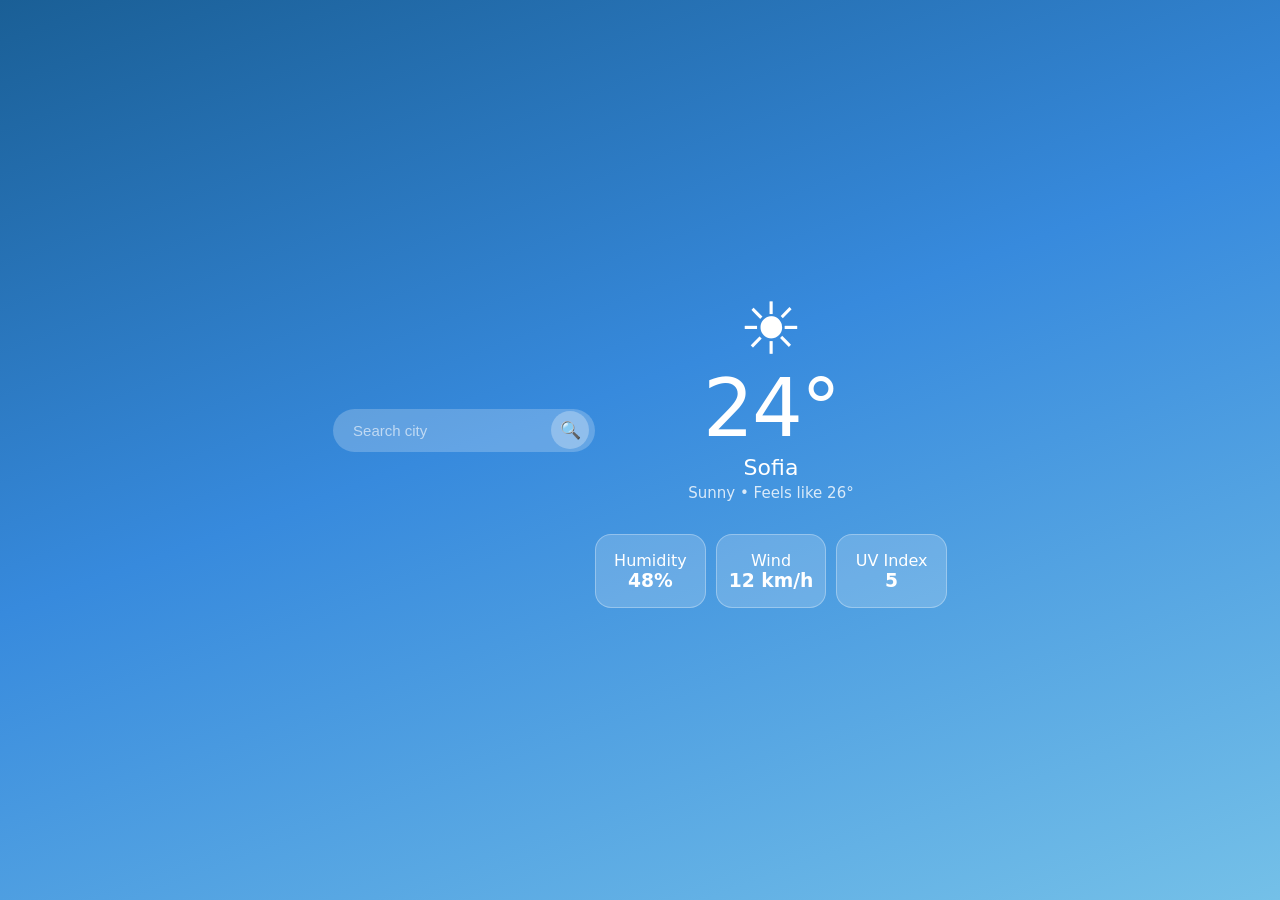
==== project/index.html @ 3be340b0 "HTML&CSS" ====
<!DOCTYPE html>
<html lang="en">
<head>
  <meta charset="UTF-8" />
  <meta name="viewport" content="width=device-width, initial-scale=1.0" />
  <title>Weather App</title>
  <link rel="stylesheet" href="styles.css" />
</head>
<body>

    <section class="search-area">
      <input type="text" id="cityInput" placeholder="Search city" />
      <button id="searchButton">🔍</button>
    </section>

    <div id="infobox">

    <section class="main-weather">
      <div id="weatherIcon">☀️</div>
      <h1 id="temperature">24°</h1>
      <h2 id="cityName">Sofia</h2>
      <p id="weatherDescription">Sunny • Feels like 26°</p>
    </section>

    <section class="details">
      <div class="detail-card">
        <p>Humidity</p>
        <h3 id="humidity">48%</h3>
      </div>

      <div class="detail-card">
        <p>Wind</p>
        <h3 id="wind">12 km/h</h3>
      </div>

      <div class="detail-card">
        <p>UV Index</p>
        <h3 id="uvIndex">5</h3>
      </div>
    </section>

    </div>

  <script src="script.js"></script>
</body>
</html>
---- project/styles.css ----
*, *::before, *::after {
  box-sizing: border-box;
  margin: 0;
  padding: 0;
}

html, body {
  height: 100%;
}

body {
  font-family: system-ui, -apple-system, sans-serif;
  background: linear-gradient(160deg, #1a5f96 0%, #378add 45%, #74c0e8 100%);
  min-height: 100vh;
  display: flex;
  align-items: center;
  justify-content: center;
  padding: 1.5rem;
}

.container {
  width: 100%;
  max-width: 400px;
  background: rgba(255, 255, 255, 0.1);
  border: 0.5px solid rgba(255, 255, 255, 0.25);
  border-radius: 28px;
  padding: 2rem 1.5rem 2.5rem;
}



.search-area {
  display: flex;
  align-items: center;
  position: relative;
  margin-bottom: 2.5rem;
}

#cityInput {
  flex: 1;
  padding: 13px 52px 13px 20px;
  border-radius: 50px;
  border: none;
  outline: none;
  font-size: 15px;
  background: rgba(255, 255, 255, 0.22);
  color: #fff;
  transition: background 0.15s, box-shadow 0.15s;
}

#cityInput::placeholder {
  color: rgba(255, 255, 255, 0.6);
}

#cityInput:focus {
  background: rgba(255, 255, 255, 0.32);
  box-shadow: 0 0 0 2px rgba(255, 255, 255, 0.4);
}

#searchButton {
  position: absolute;
  right: 6px;
  width: 38px;
  height: 38px;
  border-radius: 50%;
  border: none;
  cursor: pointer;
  background: rgba(255, 255, 255, 0.28);
  color: #fff;
  font-size: 17px;
  display: flex;
  align-items: center;
  justify-content: center;
  transition: background 0.15s;
}

#searchButton:hover {
  background: rgba(255, 255, 255, 0.42);
}




.main-weather {
  text-align: center;
  color: #fff;
  margin-bottom: 2rem;
}

#weatherIcon {
  font-size: 72px;
  line-height: 1;
  margin-bottom: 0.25rem;
}

#temperature {
  font-size: 80px;
  font-weight: 300;
  line-height: 1;
  letter-spacing: -2px;
}

#cityName {
  font-size: 22px;
  font-weight: 500;
  margin: 6px 0 4px;
}

#weatherDescription {
  font-size: 15px;
  color: rgba(255, 255, 255, 0.8);
}




.details {
  display: grid;
  grid-template-columns: repeat(3, 1fr);
  gap: 10px;
}

.detail-card {
  background: rgba(255, 255, 255, 0.18);
  border: 0.5px solid rgba(255, 255, 255, 0.3);
  border-radius: 16px;
  padding: 1rem 0.75rem;
  text-align: center;
  color: #fff;
}

.detail-label {
  font-size: 12px;
  color: rgba(255, 255, 255, 0.7);
  text-transform: uppercase;
  letter-spacing: 0.06em;
  margin-bottom: 6px;
}

.detail-card strong {
  font-size: 20px;
  font-weight: 500;
  display: block;
}



@media (max-width: 420px) {
  .container {
    border-radius: 20px;
    padding: 1.5rem 1rem 2rem;
  }

  #temperature {
    font-size: 64px;
  }

  .detail-card strong {
    font-size: 17px;
  }
}
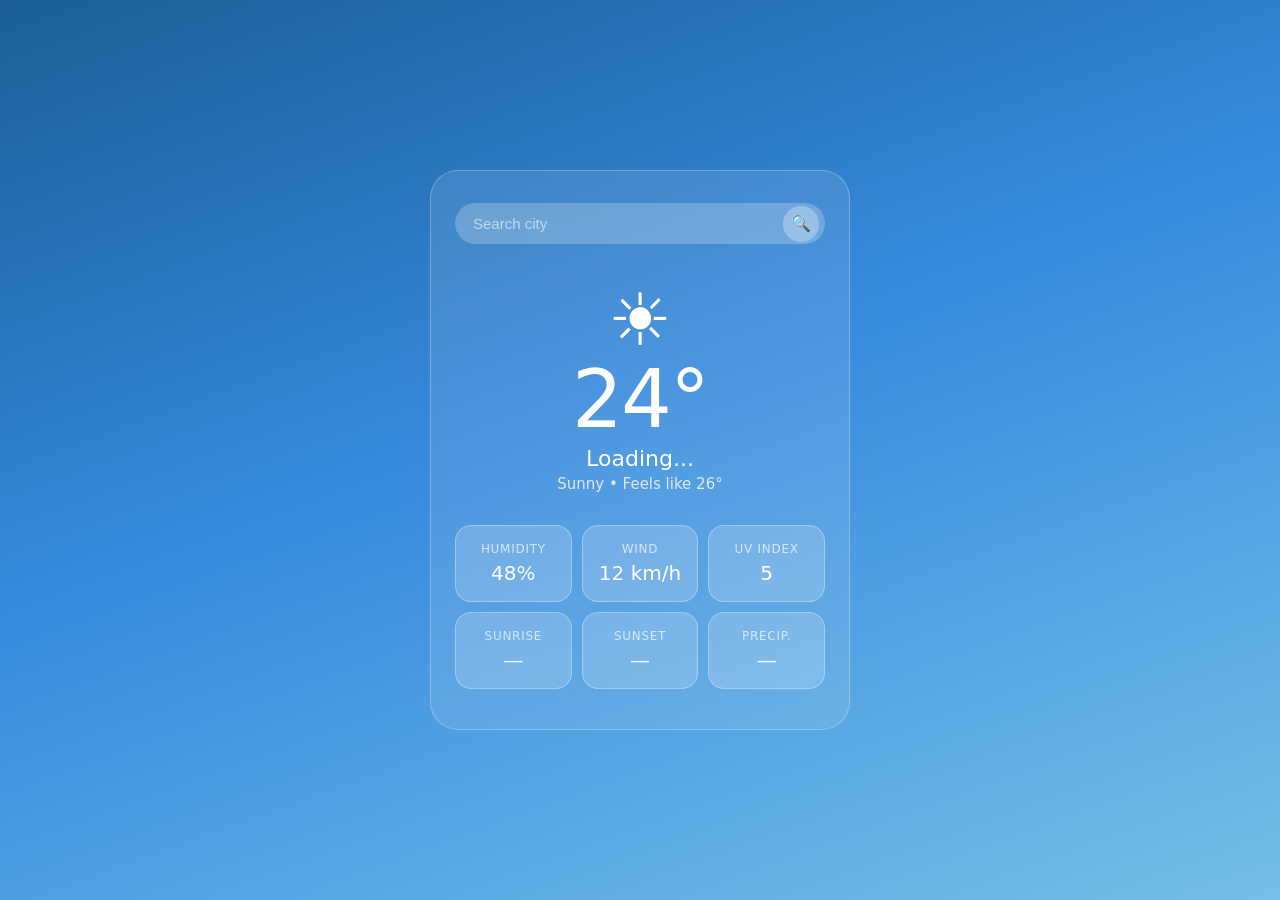
==== commit a37bb3b3: "Phase 2 made responsive" ====
--- a/project/index.html
+++ b/project/index.html
@@ -1,46 +1,69 @@
-<!DOCTYPE html>
-<html lang="en">
-<head>
-  <meta charset="UTF-8" />
-  <meta name="viewport" content="width=device-width, initial-scale=1.0" />
-  <title>Weather App</title>
-  <link rel="stylesheet" href="styles.css" />
-</head>
-<body>
-
-    <section class="search-area">
-      <input type="text" id="cityInput" placeholder="Search city" />
-      <button id="searchButton">🔍</button>
-    </section>
-
-    <div id="infobox">
-
-    <section class="main-weather">
-      <div id="weatherIcon">☀️</div>
-      <h1 id="temperature">24°</h1>
-      <h2 id="cityName">Sofia</h2>
-      <p id="weatherDescription">Sunny • Feels like 26°</p>
-    </section>
-
-    <section class="details">
-      <div class="detail-card">
-        <p>Humidity</p>
-        <h3 id="humidity">48%</h3>
-      </div>
-
-      <div class="detail-card">
-        <p>Wind</p>
-        <h3 id="wind">12 km/h</h3>
-      </div>
-
-      <div class="detail-card">
-        <p>UV Index</p>
-        <h3 id="uvIndex">5</h3>
-      </div>
-    </section>
-
-    </div>
-
-  <script src="script.js"></script>
-</body>
-</html>+<!DOCTYPE html>
+<html lang="en">
+<head>
+  <meta charset="UTF-8" />
+  <meta name="viewport" content="width=device-width, initial-scale=1.0" />
+  <title>Weather App</title>
+  <link rel="stylesheet" href="styles.css" />
+</head>
+<body>
+
+  <div class="container">
+
+    <section class="search-area">
+      <input type="text" id="cityInput" placeholder="Search city" />
+      <button id="searchButton">🔍</button>
+    </section>
+
+    <div id="infobox">
+
+      <section class="main-weather">
+        <div id="weatherIcon">☀️</div>
+        <h1 id="temperature">24°</h1>
+        <h2 id="cityName">Sofia</h2>
+        <p id="weatherDescription">Sunny • Feels like 26°</p>
+      </section>
+
+      <!-- Primary stats row (always 3 columns) -->
+      <section class="details">
+        <div class="detail-card">
+          <p class="detail-label">Humidity</p>
+          <h3 id="humidity">48%</h3>
+        </div>
+
+        <div class="detail-card">
+          <p class="detail-label">Wind</p>
+          <h3 id="wind">12 km/h</h3>
+        </div>
+
+        <div class="detail-card">
+          <p class="detail-label">UV Index</p>
+          <h3 id="uvIndex">5</h3>
+        </div>
+      </section>
+
+      <!-- Secondary stats row (always 3 columns) -->
+      <section class="details extra-details">
+        <div class="detail-card">
+          <p class="detail-label">Sunrise</p>
+          <h3 id="sunrise">—</h3>
+        </div>
+
+        <div class="detail-card">
+          <p class="detail-label">Sunset</p>
+          <h3 id="sunset">—</h3>
+        </div>
+
+        <div class="detail-card">
+          <p class="detail-label">Precip.</p>
+          <h3 id="precipitation">—</h3>
+        </div>
+      </section>
+
+    </div>
+
+  </div>
+
+  <script src="weather.js"></script>
+</body>
+</html>
--- a/project/styles.css
+++ b/project/styles.css
@@ -1,161 +1,170 @@
-*, *::before, *::after {
-  box-sizing: border-box;
-  margin: 0;
-  padding: 0;
-}
-
-html, body {
-  height: 100%;
-}
-
-body {
-  font-family: system-ui, -apple-system, sans-serif;
-  background: linear-gradient(160deg, #1a5f96 0%, #378add 45%, #74c0e8 100%);
-  min-height: 100vh;
-  display: flex;
-  align-items: center;
-  justify-content: center;
-  padding: 1.5rem;
-}
-
-.container {
-  width: 100%;
-  max-width: 400px;
-  background: rgba(255, 255, 255, 0.1);
-  border: 0.5px solid rgba(255, 255, 255, 0.25);
-  border-radius: 28px;
-  padding: 2rem 1.5rem 2.5rem;
-}
-
-
-
-.search-area {
-  display: flex;
-  align-items: center;
-  position: relative;
-  margin-bottom: 2.5rem;
-}
-
-#cityInput {
-  flex: 1;
-  padding: 13px 52px 13px 20px;
-  border-radius: 50px;
-  border: none;
-  outline: none;
-  font-size: 15px;
-  background: rgba(255, 255, 255, 0.22);
-  color: #fff;
-  transition: background 0.15s, box-shadow 0.15s;
-}
-
-#cityInput::placeholder {
-  color: rgba(255, 255, 255, 0.6);
-}
-
-#cityInput:focus {
-  background: rgba(255, 255, 255, 0.32);
-  box-shadow: 0 0 0 2px rgba(255, 255, 255, 0.4);
-}
-
-#searchButton {
-  position: absolute;
-  right: 6px;
-  width: 38px;
-  height: 38px;
-  border-radius: 50%;
-  border: none;
-  cursor: pointer;
-  background: rgba(255, 255, 255, 0.28);
-  color: #fff;
-  font-size: 17px;
-  display: flex;
-  align-items: center;
-  justify-content: center;
-  transition: background 0.15s;
-}
-
-#searchButton:hover {
-  background: rgba(255, 255, 255, 0.42);
-}
-
-
-
-
-.main-weather {
-  text-align: center;
-  color: #fff;
-  margin-bottom: 2rem;
-}
-
-#weatherIcon {
-  font-size: 72px;
-  line-height: 1;
-  margin-bottom: 0.25rem;
-}
-
-#temperature {
-  font-size: 80px;
-  font-weight: 300;
-  line-height: 1;
-  letter-spacing: -2px;
-}
-
-#cityName {
-  font-size: 22px;
-  font-weight: 500;
-  margin: 6px 0 4px;
-}
-
-#weatherDescription {
-  font-size: 15px;
-  color: rgba(255, 255, 255, 0.8);
-}
-
-
-
-
-.details {
-  display: grid;
-  grid-template-columns: repeat(3, 1fr);
-  gap: 10px;
-}
-
-.detail-card {
-  background: rgba(255, 255, 255, 0.18);
-  border: 0.5px solid rgba(255, 255, 255, 0.3);
-  border-radius: 16px;
-  padding: 1rem 0.75rem;
-  text-align: center;
-  color: #fff;
-}
-
-.detail-label {
-  font-size: 12px;
-  color: rgba(255, 255, 255, 0.7);
-  text-transform: uppercase;
-  letter-spacing: 0.06em;
-  margin-bottom: 6px;
-}
-
-.detail-card strong {
-  font-size: 20px;
-  font-weight: 500;
-  display: block;
-}
-
-
-
-@media (max-width: 420px) {
-  .container {
-    border-radius: 20px;
-    padding: 1.5rem 1rem 2rem;
-  }
-
-  #temperature {
-    font-size: 64px;
-  }
-
-  .detail-card strong {
-    font-size: 17px;
-  }
+*, *::before, *::after {
+  box-sizing: border-box;
+  margin: 0;
+  padding: 0;
+}
+
+html, body {
+  height: 100%;
+}
+
+body {
+  font-family: system-ui, -apple-system, sans-serif;
+  background: linear-gradient(160deg, #1a5f96 0%, #378add 45%, #74c0e8 100%);
+  min-height: 100vh;
+  display: flex;
+  align-items: center;
+  justify-content: center;
+  /* fluid padding: snug on mobile, roomy on desktop */
+  padding: clamp(0.75rem, 4vw, 1.5rem);
+  transition: background 0.8s ease;
+}
+
+/* ── Weather theme overrides ── */
+body.theme-cloudy {
+  background: linear-gradient(160deg, #4a5568 0%, #718096 45%, #a0aec0 100%);
+}
+body.theme-rainy {
+  background: linear-gradient(160deg, #1a2a3a 0%, #2d5a6b 45%, #4a8fa3 100%);
+}
+body.theme-stormy {
+  background: linear-gradient(160deg, #1a1a2e 0%, #2d2d5e 45%, #4a4a8a 100%);
+}
+body.theme-snowy {
+  background: linear-gradient(160deg, #8fa8c4 0%, #b8cfe8 45%, #ddeaf5 100%);
+}
+body.theme-foggy {
+  background: linear-gradient(160deg, #6b7280 0%, #9ca3af 45%, #c5cdd8 100%);
+}
+body.theme-night-clear {
+  background: linear-gradient(160deg, #0f0c29 0%, #1a1a4e 45%, #2d2d7a 100%);
+}
+
+/* ── Container ── */
+.container {
+  width: 100%;
+  max-width: 420px;
+  background: rgba(255, 255, 255, 0.1);
+  border: 0.5px solid rgba(255, 255, 255, 0.25);
+  border-radius: clamp(16px, 5vw, 28px);
+  /* fluid padding: tighter on small screens */
+  padding: clamp(1.25rem, 5vw, 2rem) clamp(1rem, 4vw, 1.5rem) clamp(1.5rem, 5vw, 2.5rem);
+}
+
+/* ── Search ── */
+.search-area {
+  display: flex;
+  align-items: center;
+  position: relative;
+  margin-bottom: clamp(1.5rem, 5vw, 2.5rem);
+}
+
+#cityInput {
+  flex: 1;
+  min-width: 0;
+  padding: 12px 50px 12px 18px;
+  border-radius: 50px;
+  border: none;
+  outline: none;
+  font-size: clamp(13px, 3.5vw, 15px);
+  background: rgba(255, 255, 255, 0.22);
+  color: #fff;
+  transition: background 0.15s, box-shadow 0.15s;
+}
+
+#cityInput::placeholder {
+  color: rgba(255, 255, 255, 0.6);
+}
+
+#cityInput:focus {
+  background: rgba(255, 255, 255, 0.32);
+  box-shadow: 0 0 0 2px rgba(255, 255, 255, 0.4);
+}
+
+#searchButton {
+  position: absolute;
+  right: 6px;
+  flex-shrink: 0;
+  width: 36px;
+  height: 36px;
+  border-radius: 50%;
+  border: none;
+  cursor: pointer;
+  background: rgba(255, 255, 255, 0.28);
+  color: #fff;
+  font-size: 16px;
+  display: flex;
+  align-items: center;
+  justify-content: center;
+  transition: background 0.15s;
+}
+
+#searchButton:hover {
+  background: rgba(255, 255, 255, 0.42);
+}
+
+/* ── Main weather ── */
+.main-weather {
+  text-align: center;
+  color: #fff;
+  margin-bottom: clamp(1.25rem, 4vw, 2rem);
+}
+
+#weatherIcon {
+  /* scales from 52px on tiny phones to 72px on desktop */
+  font-size: clamp(52px, 15vw, 72px);
+  line-height: 1;
+  margin-bottom: 0.25rem;
+}
+
+#temperature {
+  /* scales from 56px on tiny phones to 80px on desktop */
+  font-size: clamp(56px, 18vw, 80px);
+  font-weight: 300;
+  line-height: 1;
+  letter-spacing: -2px;
+}
+
+#cityName {
+  font-size: clamp(16px, 5vw, 22px);
+  font-weight: 500;
+  margin: 6px 0 4px;
+}
+
+#weatherDescription {
+  font-size: clamp(12px, 3.5vw, 15px);
+  color: rgba(255, 255, 255, 0.8);
+}
+
+/* ── Detail cards ── */
+.details {
+  display: grid;
+  grid-template-columns: repeat(3, 1fr);
+  gap: clamp(6px, 2vw, 10px);
+}
+
+.extra-details {
+  margin-top: clamp(6px, 2vw, 10px);
+}
+
+.detail-card {
+  background: rgba(255, 255, 255, 0.18);
+  border: 0.5px solid rgba(255, 255, 255, 0.3);
+  border-radius: clamp(10px, 3vw, 16px);
+  padding: clamp(0.6rem, 2.5vw, 1rem) clamp(0.4rem, 2vw, 0.75rem);
+  text-align: center;
+  color: #fff;
+}
+
+.detail-label {
+  font-size: clamp(9px, 2.5vw, 12px);
+  color: rgba(255, 255, 255, 0.7);
+  text-transform: uppercase;
+  letter-spacing: 0.06em;
+  margin-bottom: 5px;
+}
+
+.detail-card h3 {
+  font-size: clamp(13px, 4vw, 20px);
+  font-weight: 500;
 }
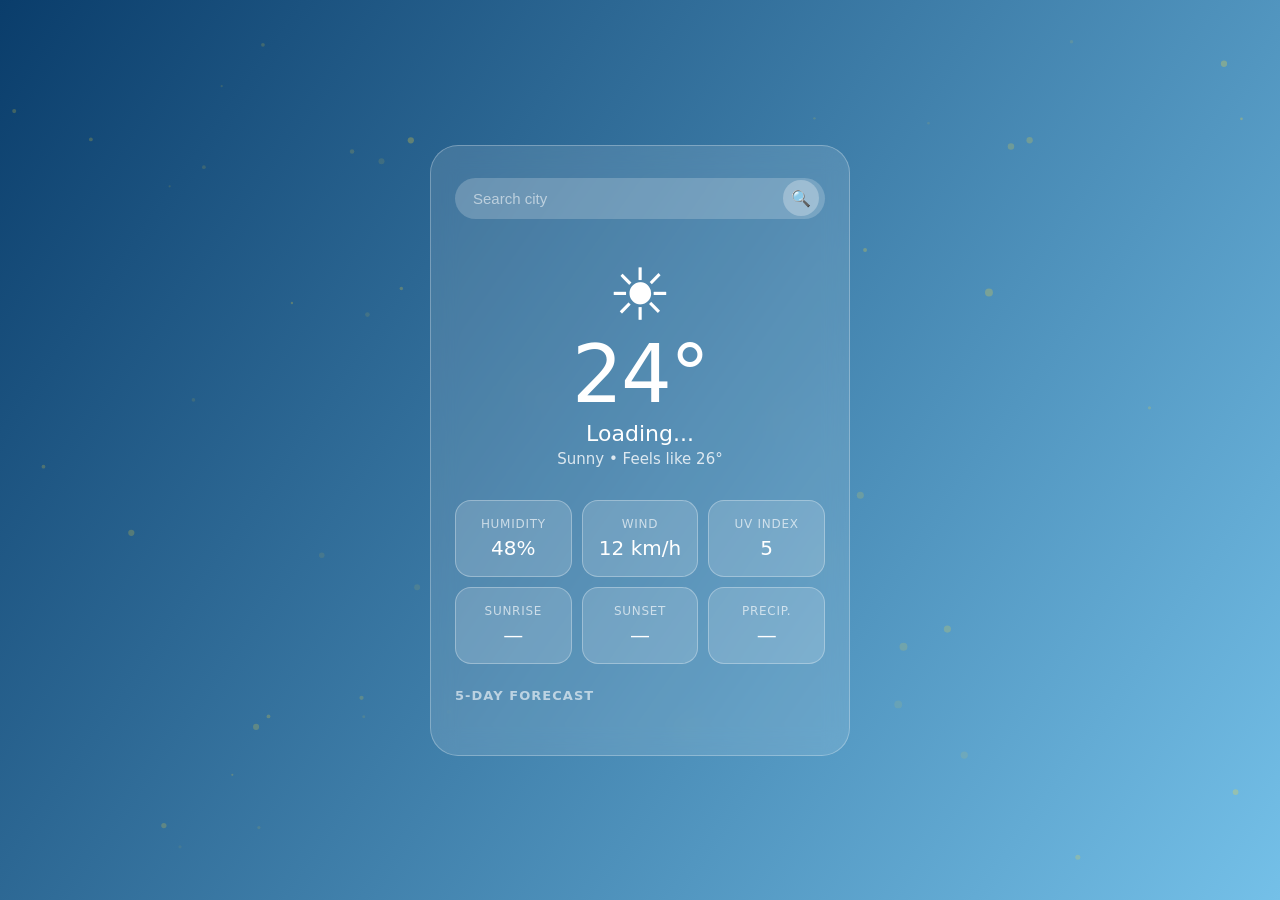
==== commit 182a14d2: "animations" ====
--- a/project/index.html
+++ b/project/index.html
@@ -7,6 +7,8 @@
   <link rel="stylesheet" href="styles.css" />
 </head>
 <body>
+
+  <canvas id="bgCanvas"></canvas>
 
   <div class="container">
 
@@ -24,40 +26,39 @@
         <p id="weatherDescription">Sunny • Feels like 26°</p>
       </section>
 
-      <!-- Primary stats row (always 3 columns) -->
       <section class="details">
         <div class="detail-card">
           <p class="detail-label">Humidity</p>
           <h3 id="humidity">48%</h3>
         </div>
-
         <div class="detail-card">
           <p class="detail-label">Wind</p>
           <h3 id="wind">12 km/h</h3>
         </div>
-
         <div class="detail-card">
           <p class="detail-label">UV Index</p>
           <h3 id="uvIndex">5</h3>
         </div>
       </section>
 
-      <!-- Secondary stats row (always 3 columns) -->
       <section class="details extra-details">
         <div class="detail-card">
           <p class="detail-label">Sunrise</p>
           <h3 id="sunrise">—</h3>
         </div>
-
         <div class="detail-card">
           <p class="detail-label">Sunset</p>
           <h3 id="sunset">—</h3>
         </div>
-
         <div class="detail-card">
           <p class="detail-label">Precip.</p>
           <h3 id="precipitation">—</h3>
         </div>
+      </section>
+
+      <section class="forecast">
+        <h4 class="forecast-title">5-Day Forecast</h4>
+        <div class="forecast-strip" id="forecastStrip"></div>
       </section>
 
     </div>
--- a/project/styles.css
+++ b/project/styles.css
@@ -8,50 +8,53 @@
   height: 100%;
 }
 
+#bgCanvas {
+  position: fixed;
+  inset: 0;
+  width: 100%;
+  height: 100%;
+  z-index: 0;
+  pointer-events: none;
+}
+
 body {
   font-family: system-ui, -apple-system, sans-serif;
-  background: linear-gradient(160deg, #1a5f96 0%, #378add 45%, #74c0e8 100%);
   min-height: 100vh;
   display: flex;
   align-items: center;
   justify-content: center;
-  /* fluid padding: snug on mobile, roomy on desktop */
   padding: clamp(0.75rem, 4vw, 1.5rem);
-  transition: background 0.8s ease;
-}
-
-/* ── Weather theme overrides ── */
-body.theme-cloudy {
-  background: linear-gradient(160deg, #4a5568 0%, #718096 45%, #a0aec0 100%);
-}
-body.theme-rainy {
-  background: linear-gradient(160deg, #1a2a3a 0%, #2d5a6b 45%, #4a8fa3 100%);
-}
-body.theme-stormy {
-  background: linear-gradient(160deg, #1a1a2e 0%, #2d2d5e 45%, #4a4a8a 100%);
-}
-body.theme-snowy {
-  background: linear-gradient(160deg, #8fa8c4 0%, #b8cfe8 45%, #ddeaf5 100%);
-}
-body.theme-foggy {
-  background: linear-gradient(160deg, #6b7280 0%, #9ca3af 45%, #c5cdd8 100%);
-}
-body.theme-night-clear {
-  background: linear-gradient(160deg, #0f0c29 0%, #1a1a4e 45%, #2d2d7a 100%);
-}
-
-/* ── Container ── */
+  background: #1a5f96;
+  transition: background 1.2s ease;
+}
+
+body.theme-sunny       { background: #1a5f96; }
+body.theme-cloudy      { background: #4a5568; }
+body.theme-rainy       { background: #1a2a3a; }
+body.theme-stormy      { background: #1a1a2e; }
+body.theme-snowy       { background: #8fa8c4; }
+body.theme-foggy       { background: #6b7280; }
+body.theme-night-clear { background: #0f0c29; }
+
 .container {
+  position: relative;
+  z-index: 1;
   width: 100%;
   max-width: 420px;
-  background: rgba(255, 255, 255, 0.1);
-  border: 0.5px solid rgba(255, 255, 255, 0.25);
+  background: rgba(255, 255, 255, 0.12);
+  border: 0.5px solid rgba(255, 255, 255, 0.28);
   border-radius: clamp(16px, 5vw, 28px);
-  /* fluid padding: tighter on small screens */
   padding: clamp(1.25rem, 5vw, 2rem) clamp(1rem, 4vw, 1.5rem) clamp(1.5rem, 5vw, 2.5rem);
-}
-
-/* ── Search ── */
+  backdrop-filter: blur(12px);
+  -webkit-backdrop-filter: blur(12px);
+  animation: fadeUp 0.5s ease both;
+}
+
+@keyframes fadeUp {
+  from { opacity: 0; transform: translateY(16px); }
+  to   { opacity: 1; transform: translateY(0); }
+}
+
 .search-area {
   display: flex;
   align-items: center;
@@ -67,17 +70,15 @@
   border: none;
   outline: none;
   font-size: clamp(13px, 3.5vw, 15px);
-  background: rgba(255, 255, 255, 0.22);
+  background: rgba(255, 255, 255, 0.2);
   color: #fff;
   transition: background 0.15s, box-shadow 0.15s;
 }
 
-#cityInput::placeholder {
-  color: rgba(255, 255, 255, 0.6);
-}
+#cityInput::placeholder { color: rgba(255, 255, 255, 0.55); }
 
 #cityInput:focus {
-  background: rgba(255, 255, 255, 0.32);
+  background: rgba(255, 255, 255, 0.3);
   box-shadow: 0 0 0 2px rgba(255, 255, 255, 0.4);
 }
 
@@ -96,14 +97,12 @@
   display: flex;
   align-items: center;
   justify-content: center;
-  transition: background 0.15s;
-}
-
-#searchButton:hover {
-  background: rgba(255, 255, 255, 0.42);
-}
-
-/* ── Main weather ── */
+  transition: background 0.15s, transform 0.1s;
+}
+
+#searchButton:hover  { background: rgba(255, 255, 255, 0.42); }
+#searchButton:active { transform: scale(0.92); }
+
 .main-weather {
   text-align: center;
   color: #fff;
@@ -111,14 +110,19 @@
 }
 
 #weatherIcon {
-  /* scales from 52px on tiny phones to 72px on desktop */
   font-size: clamp(52px, 15vw, 72px);
   line-height: 1;
   margin-bottom: 0.25rem;
+  display: inline-block;
+  animation: iconPop 0.4s cubic-bezier(0.34, 1.56, 0.64, 1) both;
+}
+
+@keyframes iconPop {
+  from { transform: scale(0.5); opacity: 0; }
+  to   { transform: scale(1);   opacity: 1; }
 }
 
 #temperature {
-  /* scales from 56px on tiny phones to 80px on desktop */
   font-size: clamp(56px, 18vw, 80px);
   font-weight: 300;
   line-height: 1;
@@ -136,7 +140,6 @@
   color: rgba(255, 255, 255, 0.8);
 }
 
-/* ── Detail cards ── */
 .details {
   display: grid;
   grid-template-columns: repeat(3, 1fr);
@@ -148,17 +151,20 @@
 }
 
 .detail-card {
-  background: rgba(255, 255, 255, 0.18);
+  background: rgba(255, 255, 255, 0.15);
   border: 0.5px solid rgba(255, 255, 255, 0.3);
   border-radius: clamp(10px, 3vw, 16px);
   padding: clamp(0.6rem, 2.5vw, 1rem) clamp(0.4rem, 2vw, 0.75rem);
   text-align: center;
   color: #fff;
-}
+  transition: background 0.2s;
+}
+
+.detail-card:hover { background: rgba(255, 255, 255, 0.22); }
 
 .detail-label {
   font-size: clamp(9px, 2.5vw, 12px);
-  color: rgba(255, 255, 255, 0.7);
+  color: rgba(255, 255, 255, 0.65);
   text-transform: uppercase;
   letter-spacing: 0.06em;
   margin-bottom: 5px;
@@ -167,4 +173,66 @@
 .detail-card h3 {
   font-size: clamp(13px, 4vw, 20px);
   font-weight: 500;
+}
+
+.forecast {
+  margin-top: clamp(1rem, 3vw, 1.5rem);
+}
+
+.forecast-title {
+  font-size: clamp(11px, 3vw, 13px);
+  color: rgba(255, 255, 255, 0.6);
+  text-transform: uppercase;
+  letter-spacing: 0.08em;
+  margin-bottom: clamp(0.5rem, 2vw, 0.75rem);
+}
+
+.forecast-strip {
+  display: flex;
+  gap: clamp(6px, 2vw, 10px);
+}
+
+.forecast-day {
+  flex: 1;
+  background: rgba(255, 255, 255, 0.13);
+  border: 0.5px solid rgba(255, 255, 255, 0.25);
+  border-radius: clamp(10px, 3vw, 14px);
+  padding: clamp(0.5rem, 2vw, 0.75rem) clamp(0.25rem, 1.5vw, 0.5rem);
+  text-align: center;
+  color: #fff;
+  transition: background 0.2s;
+  animation: fadeUp 0.4s ease both;
+}
+
+.forecast-day:nth-child(1) { animation-delay: 0.05s; }
+.forecast-day:nth-child(2) { animation-delay: 0.10s; }
+.forecast-day:nth-child(3) { animation-delay: 0.15s; }
+.forecast-day:nth-child(4) { animation-delay: 0.20s; }
+.forecast-day:nth-child(5) { animation-delay: 0.25s; }
+
+.forecast-day:hover { background: rgba(255, 255, 255, 0.22); }
+
+.forecast-day-name {
+  font-size: clamp(9px, 2.5vw, 11px);
+  color: rgba(255, 255, 255, 0.6);
+  text-transform: uppercase;
+  letter-spacing: 0.05em;
+  margin-bottom: 4px;
+}
+
+.forecast-day-icon {
+  font-size: clamp(18px, 5vw, 26px);
+  line-height: 1.2;
+  margin-bottom: 4px;
+}
+
+.forecast-day-high {
+  font-size: clamp(12px, 3.5vw, 16px);
+  font-weight: 600;
+}
+
+.forecast-day-low {
+  font-size: clamp(10px, 2.8vw, 13px);
+  color: rgba(255, 255, 255, 0.55);
+  margin-top: 1px;
 }
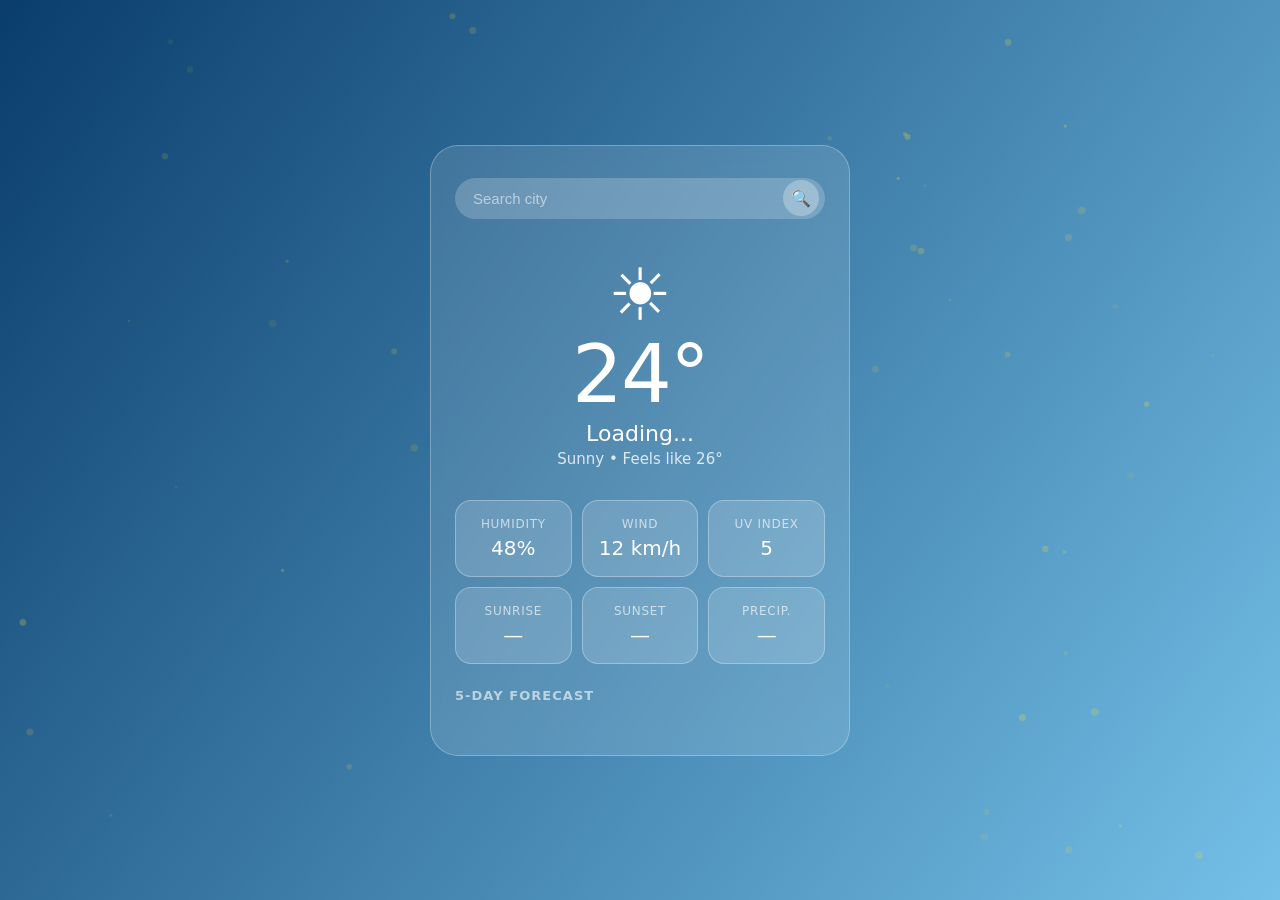
==== commit d555b529: "split" ====
--- a/project/index.html
+++ b/project/index.html
@@ -65,6 +65,10 @@
 
   </div>
 
-  <script src="weather.js"></script>
+  <!-- Load order matters: background.js defines setBackgroundTheme(),
+       weather-api.js defines getWeather(), and main.js calls both. -->
+  <script src="background.js"></script>
+  <script src="weather-api.js"></script>
+  <script src="main.js"></script>
 </body>
 </html>
